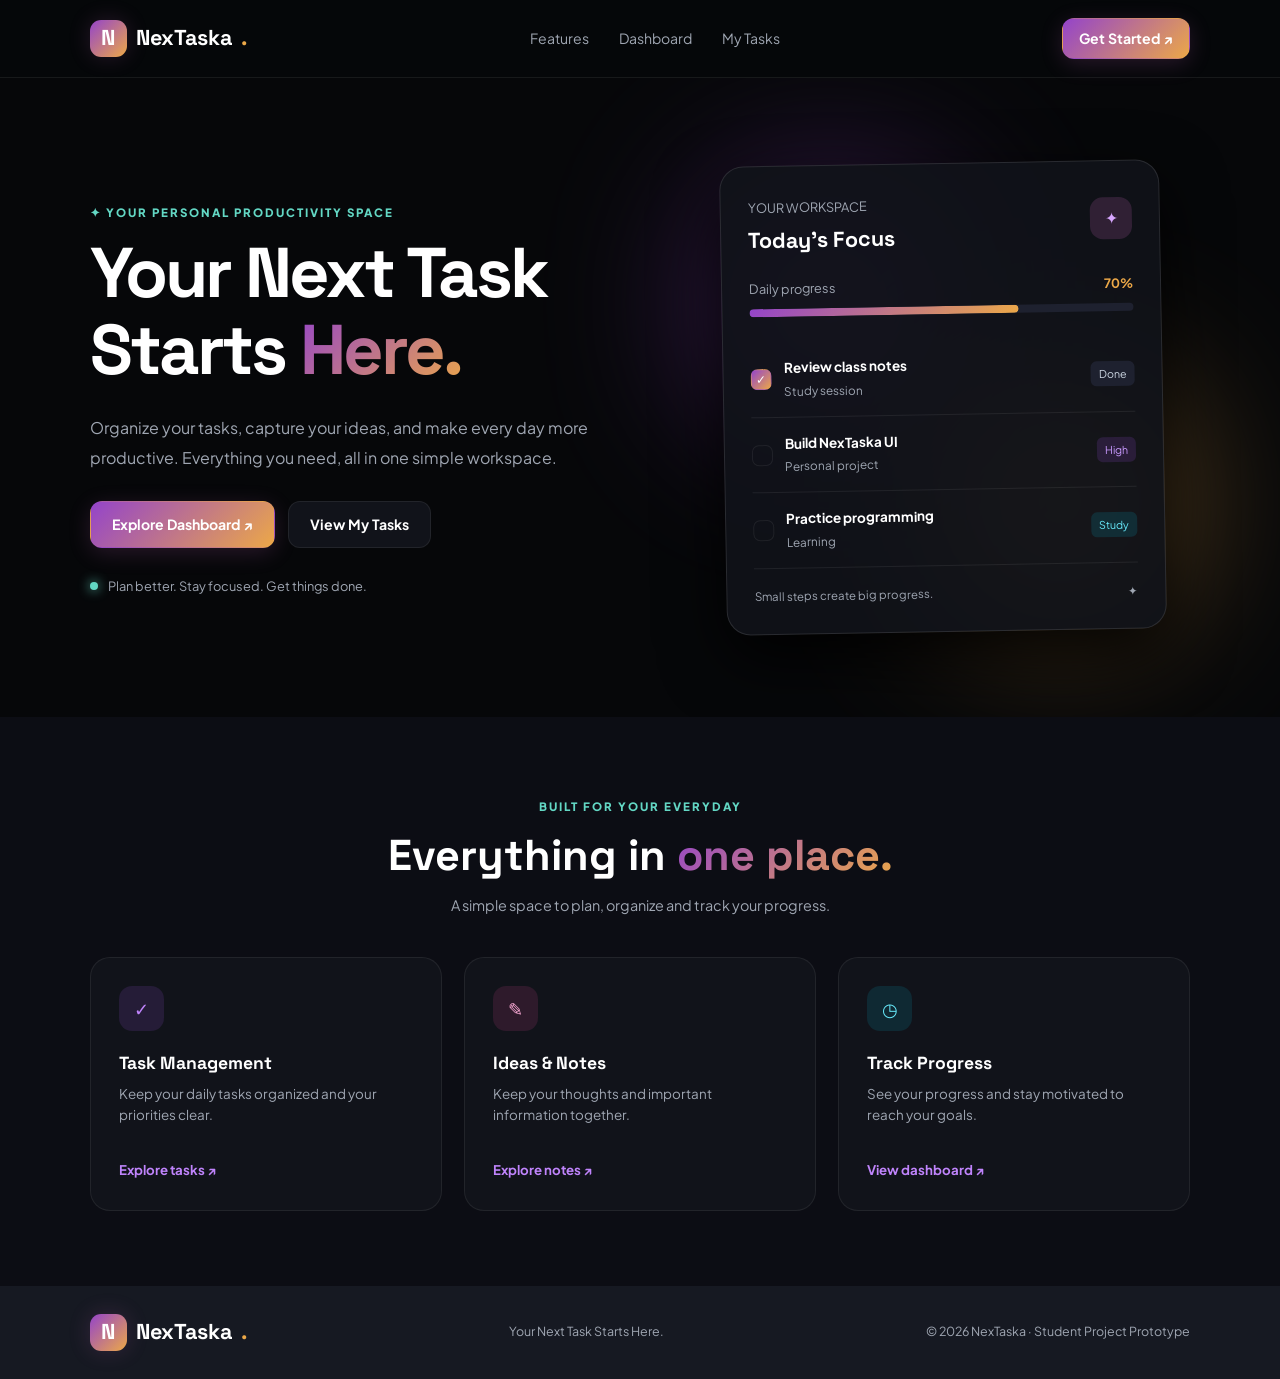
==== index.html @ aa483234 "Add files via upload" ====
<!DOCTYPE html>
<html lang="en">
<head>
    <meta charset="UTF-8">
    <meta name="viewport" content="width=device-width, initial-scale=1.0">
    <title>NexTaska | Your Next Task Starts Here</title>
    <link rel="stylesheet" href="style.css">
    
</head>
<body class="home-page">

    <nav class="navbar">
        <a href="index.html" class="logo">
            <span class="logo-icon">N</span>
            NexTaska<span class="dot">.</span>
        </a>

        <div class="nav-links">
            <a href="#features">Features</a>
            <a href="dashboard.html">Dashboard</a>
            <a href="tasks.html">My Tasks</a>
        </div>

        <a href="dashboard.html" class="btn btn-small">Get Started ↗</a>
    </nav>

    <main>
        <section class="hero">
            <div class="hero-content">
                <span class="eyebrow">✦ YOUR PERSONAL PRODUCTIVITY SPACE</span>

                <h1>
                    Your Next Task<br>
                    Starts <span class="gradient-text">Here.</span>
                </h1>

                <p class="hero-description">
                    Organize your tasks, capture your ideas, and make
                    every day more productive. Everything you need,
                    all in one simple workspace.
                </p>

                <div class="hero-actions">
                    <a href="dashboard.html" class="btn">Explore Dashboard ↗</a>
                    <a href="tasks.html" class="btn btn-outline">View My Tasks</a>
                </div>

                <div class="hero-note">
                    <span class="status-dot"></span>
                    Plan better. Stay focused. Get things done.
                </div>
            </div>

            <div class="hero-visual">
                <div class="glow glow-purple"></div>
                <div class="glow glow-pink"></div>

                <div class="preview-card">
                    <div class="preview-header">
                        <div>
                            <span class="muted-text">YOUR WORKSPACE</span>
                            <h3>Today's Focus</h3>
                        </div>
                        <span class="icon-box">✦</span>
                    </div>

                    <div class="preview-progress">
                        <div class="progress-info">
                            <span>Daily progress</span>
                            <strong>70%</strong>
                        </div>
                        <div class="progress-track">
                            <div class="progress-fill" style="width:70%"></div>
                        </div>
                    </div>

                    <div class="preview-task completed">
                        <span class="check">✓</span>
                        <div>
                            <strong>Review class notes</strong>
                            <small>Study session</small>
                        </div>
                        <span class="task-tag">Done</span>
                    </div>

                    <div class="preview-task">
                        <span class="empty-check"></span>
                        <div>
                            <strong>Build NexTaska UI</strong>
                            <small>Personal project</small>
                        </div>
                        <span class="task-tag purple-tag">High</span>
                    </div>

                    <div class="preview-task">
                        <span class="empty-check"></span>
                        <div>
                            <strong>Practice programming</strong>
                            <small>Learning</small>
                        </div>
                        <span class="task-tag cyan-tag">Study</span>
                    </div>

                    <div class="preview-footer">
                        <span>Small steps create big progress.</span>
                        <span>✦</span>
                    </div>
                </div>
            </div>
        </section>

        <section class="features section" id="features">
            <div class="section-heading">
                <span class="eyebrow">BUILT FOR YOUR EVERYDAY</span>
                <h2>Everything in <span class="gradient-text">one place.</span></h2>
                <p>A simple space to plan, organize and track your progress.</p>
            </div>

            <div class="feature-grid">
                <article class="feature-card">
                    <span class="feature-icon purple-icon">✓</span>
                    <h3>Task Management</h3>
                    <p>Keep your daily tasks organized and your priorities clear.</p>
                    <a href="tasks.html">Explore tasks ↗</a>
                </article>

                <article class="feature-card">
                    <span class="feature-icon pink-icon">✎</span>
                    <h3>Ideas & Notes</h3>
                    <p>Keep your thoughts and important information together.</p>
                    <a href="notes.html">Explore notes ↗</a>
                    <!-- <span class="coming-soon">Planned feature</span> -->
                </article>

                <article class="feature-card">
                    <span class="feature-icon cyan-icon">◷</span>
                    <h3>Track Progress</h3>
                    <p>See your progress and stay motivated to reach your goals.</p>
                    <a href="dashboard.html">View dashboard ↗</a>
                </article>
            </div>
        </section>
    </main>

    <footer class="footer">
        <a href="index.html" class="logo">
            <span class="logo-icon">N</span> NexTaska<span class="dot">.</span>
        </a>
        <p>Your Next Task Starts Here.</p>
        <span>© 2026 NexTaska · Student Project Prototype</span>
    </footer>
    <script src="script.js"></script>
</body>
</html>
---- style.css ----
/* ==============================
   NEX TASKA - DASHBOARD CSS
   ============================== */


/* ---------- BASIC RESET ---------- */



@import url('https://fonts.googleapis.com/css2?family=Plus+Jakarta+Sans:wght@300;400;500;600;700;800&family=Space+Grotesk:wght@400;500;600;700;800&display=swap');

/* =========================
   1. RESET & THEME VARIABLES
========================= */

* {
    padding: 0;
    margin: 0;
    box-sizing: border-box;
}

:root {
    --color-primary: #9444ca;
    --color-primary-glow: rgba(180, 89, 169, 0.2);
    --color-secondary: #eca848;
    --color-secondary-glow: rgba(233, 107, 170, 0.166);
    --color-accent: #63d7c4;

    --color-bg-base: #060709;
    --color-bg-section: #0c0d14;
    --color-bg-footer: #161922;
    --color-surface: #11131a;
    --color-surface-muted: #1e212f;

    --color-border: rgba(255, 255, 255, 0.07);

    --white: #ffffff;
    --color-text-body: #cbd5e1;
    --color-text-muted: #9fa6b2;

    --font-display: 'Space Grotesk', sans-serif;
    --font-body: 'Plus Jakarta Sans', sans-serif;

    --radius-sm: 6px;
    --radius-md: 12px;
    --radius-lg: 20px;

    --shadow-sm: 0 4px 12px rgba(0, 0, 0, 0.5);
    --shadow-md: 0 12px 36px rgba(0, 0, 0, 0.7);
    --shadow-lg: 0 24px 64px rgba(0, 0, 0, 0.9);

    --gradient-accent: linear-gradient(
        135deg, var(--color-primary) 0%, var(--color-secondary) 100%
    );

    --gradient-secondary: linear-gradient(
        135deg, var(--color-accent) 0%, #3b82f6 100%
    );
}

html {
    font-size: 16px;
    scroll-behavior: smooth;
}

body {
    min-height: 100vh;
    background: var(--color-bg-base);
    color: var(--color-text-body);
    font-family: var(--font-body);
    line-height: 1.6;
}

a {
    color: inherit;
    text-decoration: none;
}

button,
input,
select {
    font: inherit;
}

button,
a {
    -webkit-tap-highlight-color: transparent;
}

button {
    cursor: pointer;
}

::selection {
    background: var(--color-primary);
    color: var(--white);
}

/* =========================
   2. COMMON ELEMENTS
========================= */

h1, h2, h3, h4 {
    color: var(--white);
    font-family: var(--font-display);
    line-height: 1.25;
}

h1 {
    font-size: clamp(2rem, 4vw, 3.2rem);
    font-weight: 700;
    letter-spacing: -1.5px;
}

h2 {
    font-size: 2rem;
}

h3 {
    font-size: 1.1rem;
}

p {
    color: var(--color-text-body);
}

.muted-text {
    color: var(--color-text-muted);
    font-size: 0.88rem;
}

.gradient-text {
    background: var(--gradient-accent);
    -webkit-background-clip: text;
    background-clip: text;
    color: transparent;
}

.dot {
    color: var(--color-secondary);
}

.eyebrow {
    display: inline-block;
    margin-bottom: 12px;
    color: var(--color-accent);
    font-size: 0.72rem;
    font-weight: 800;
    letter-spacing: 2px;
}

/* =========================
   3. LOGO & NAVBAR
========================= */

.navbar,
.topbar {
    display: flex;
    align-items: center;
    justify-content: space-between;
    gap: 20px;
    border-bottom: 1px solid var(--color-border);
    background: rgba(6, 7, 9, 0.92);
}

.navbar {
    min-height: 78px;
    padding: 16px 7%;
}

.topbar {
    position: sticky;
    top: 0;
    z-index: 10;
    min-height: 72px;
    padding: 12px 4%;
    backdrop-filter: blur(16px);
}

.logo {
    display: inline-flex;
    align-items: center;
    gap: 9px;
    color: var(--white);
    font-family: var(--font-display);
    font-size: 1.35rem;
    font-weight: 800;
    white-space: nowrap;
}

.logo-icon {
    display: grid;
    width: 37px;
    height: 37px;
    place-items: center;
    border-radius: 11px;
    background: var(--gradient-accent);
    color: var(--white);
    box-shadow: 0 0 22px var(--color-primary-glow);
}

.nav-links {
    display: flex;
    align-items: center;
    gap: 30px;
}

.nav-links a {
    color: var(--color-text-muted);
    font-size: 0.88rem;
    transition: color 0.2s;
}

.nav-links a:hover,
.text-link:hover {
    color: var(--color-accent);
}

.topbar-right {
    display: flex;
    align-items: center;
    gap: 15px;
}

.welcome-user {
    color: var(--color-text-muted);
    font-size: 0.85rem;
}

.avatar {
    display: grid;
    width: 39px;
    height: 39px;
    place-items: center;
    border: 1px solid rgba(168, 85, 247, 0.4);
    border-radius: 50%;
    background: var(--color-surface-muted);
    color: var(--white);
    font-weight: 800;
}

/* =========================
   4. BUTTONS
========================= */

.btn {
    display: inline-flex;
    min-height: 45px;
    align-items: center;
    justify-content: center;
    gap: 8px;
    padding: 11px 21px;
    border: 1px solid transparent;
    border-radius: var(--radius-md);
    background: var(--gradient-accent);
    color: var(--white);
    font-size: 0.88rem;
    font-weight: 700;
    box-shadow: 0 5px 22px var(--color-primary-glow);
    transition: transform 0.2s, box-shadow 0.2s;
}

.btn:hover {
    transform: translateY(-2px);
    box-shadow: 0 8px 28px var(--color-secondary-glow);
}

.btn-small {
    min-height: 39px;
    padding: 8px 16px;
}

.btn-outline {
    border-color: var(--color-border);
    background: var(--color-surface);
    box-shadow: none;
}

.btn-outline:hover {
    border-color: var(--color-primary);
    background: var(--color-surface-muted);
}

/* =========================
   5. HOME PAGE HERO
========================= */

.hero {
    display: grid;
    min-height: 610px;
    grid-template-columns: 1fr 0.9fr;
    align-items: center;
    gap: 55px;
    padding: 85px 7%;
    overflow: hidden;
}

.hero-content {
    max-width: 620px;
}

.hero h1 {
    margin-bottom: 23px;
    font-size: clamp(2.8rem, 5.5vw, 4.8rem);
    letter-spacing: -3px;
    line-height: 1.1;
}

.hero-description {
    max-width: 520px;
    margin-bottom: 28px;
    color: var(--color-text-muted);
    font-size: 1rem;
    line-height: 1.9;
}

.hero-actions {
    display: flex;
    flex-wrap: wrap;
    gap: 13px;
}

.hero-note {
    display: flex;
    align-items: center;
    gap: 10px;
    margin-top: 28px;
    color: var(--color-text-muted);
    font-size: 0.8rem;
}

.status-dot {
    width: 8px;
    height: 8px;
    border-radius: 50%;
    background: var(--color-accent);
    box-shadow: 0 0 12px var(--color-accent);
}

.hero-visual {
    position: relative;
    display: grid;
    min-height: 410px;
    place-items: center;
}

.glow {
    position: absolute;
    width: 230px;
    height: 230px;
    border-radius: 50%;
    filter: blur(85px);
    opacity: 0.55;
    pointer-events: none;
}

.glow-purple {
    top: 25px;
    left: 20px;
    background: var(--color-primary);
}

.glow-pink {
    right: 15px;
    bottom: 15px;
    background: var(--color-secondary);
}

.preview-card {
    position: relative;
    z-index: 1;
    width: 100%;
    max-width: 440px;
    padding: 27px;
    border: 1px solid rgba(255, 255, 255, 0.11);
    border-radius: 24px;
    background: rgba(17, 19, 26, 0.92);
    box-shadow: var(--shadow-lg);
    transform: rotate(-1deg);
}

.preview-header,
.preview-footer,
.progress-info,
.card-heading,
.stat-top {
    display: flex;
    align-items: center;
    justify-content: space-between;
    gap: 15px;
}

.muted-text,
.preview-header .muted-text {
    font-size: 0.8rem;
}

.preview-header h3 {
    margin-top: 7px;
    font-size: 1.35rem;
}

.icon-box {
    display: grid;
    width: 42px;
    height: 42px;
    place-items: center;
    border-radius: 13px;
    background: var(--color-primary-glow);
    color: #d8a7ff;
}

.preview-progress {
    margin: 25px 0;
}

.progress-info {
    margin-bottom: 10px;
    color: var(--color-text-muted);
    font-size: 0.8rem;
}

.progress-info strong {
    color: var(--color-secondary);
}

.progress-track {
    height: 8px;
    overflow: hidden;
    border-radius: 20px;
    background: var(--color-surface-muted);
}

.progress-fill {
    height: 100%;
    border-radius: inherit;
    background: var(--gradient-accent);
}

.preview-task {
    display: flex;
    align-items: center;
    gap: 12px;
    padding: 15px 0;
    border-bottom: 1px solid var(--color-border);
}

.preview-task > div,
.task-details {
    display: flex;
    min-width: 0;
    flex: 1;
    flex-direction: column;
    gap: 4px;
}

.preview-task strong,
.task-details strong {
    color: var(--white);
    font-size: 0.85rem;
}

.preview-task small,
.task-details span {
    color: var(--color-text-muted);
    font-size: 0.74rem;
}

.check,
.empty-check {
    display: grid;
    width: 21px;
    height: 21px;
    flex-shrink: 0;
    place-items: center;
    border: 1px solid var(--color-border);
    border-radius: 7px;
}

.check {
    border-color: transparent;
    background: var(--gradient-accent);
    color: var(--white);
    font-size: 0.75rem;
}

.task-tag {
    padding: 4px 8px;
    border-radius: 6px;
    background: var(--color-surface-muted);
    color: var(--color-text-body);
    font-size: 0.67rem;
}

.purple-tag {
    background: var(--color-primary-glow);
    color: #d8a7ff;
}

.cyan-tag {
    background: rgba(6, 182, 212, 0.12);
    color: #67e8f9;
}

.preview-footer {
    margin-top: 19px;
    color: var(--color-text-muted);
    font-size: 0.72rem;
}

/* =========================
   6. FEATURES & FOOTER
========================= */

.section {
    padding: 75px 7%;
    background: var(--color-bg-section);
}

.section-heading {
    max-width: 650px;
    margin: 0 auto 40px;
    text-align: center;
}

.section-heading h2 {
    margin-bottom: 12px;
    font-size: clamp(1.8rem, 4vw, 2.7rem);
}

.section-heading p {
    color: var(--color-text-muted);
    font-size: 0.9rem;
}

.feature-grid {
    display: grid;
    grid-template-columns: repeat(3, minmax(0, 1fr));
    gap: 22px;
    max-width: 1200px;
    margin: 0 auto;
}

.feature-card {
    padding: 28px;
    border: 1px solid var(--color-border);
    border-radius: var(--radius-lg);
    background: var(--color-surface);
    transition: transform 0.25s, border-color 0.25s;
}

.feature-card:hover {
    transform: translateY(-5px);
    border-color: rgba(168, 85, 247, 0.45);
}

.feature-icon {
    display: grid;
    width: 45px;
    height: 45px;
    flex-shrink: 0;
    place-items: center;
    border-radius: 13px;
    font-size: 1.15rem;
}

.purple-icon {
    background: rgba(168, 85, 247, 0.13);
    color: #c084fc;
}

.pink-icon {
    background: rgba(236, 72, 153, 0.13);
    color: #f9a8d4;
}

.cyan-icon {
    background: rgba(6, 182, 212, 0.13);
    color: #67e8f9;
}

.feature-card h3 {
    margin: 21px 0 9px;
}

.feature-card p {
    min-height: 55px;
    margin-bottom: 18px;
    color: var(--color-text-muted);
    font-size: 0.84rem;
}

.feature-card a,
.text-link {
    color: #c084fc;
    font-size: 0.83rem;
    font-weight: 700;
}

.coming-soon {
    color: var(--color-text-muted);
    font-size: 0.75rem;
}

.footer {
    display: flex;
    flex-wrap: wrap;
    align-items: center;
    justify-content: space-between;
    gap: 18px;
    padding: 28px 7%;
    background: var(--color-bg-footer);
}

.footer p,
.footer > span {
    color: var(--color-text-muted);
    font-size: 0.78rem;
}

/* =========================
   7. APP LAYOUT & SIDEBAR
========================= */

.app-layout {
    display: grid;
    min-height: calc(100vh - 72px);
    grid-template-columns: 240px minmax(0, 1fr);
}

.sidebar {
    display: flex;
    flex-direction: column;
    padding: 28px 17px;
    border-right: 1px solid var(--color-border);
    background: var(--color-bg-section);
}

.sidebar-label {
    margin: 0 12px 17px;
    color: var(--color-text-muted);
    font-size: 0.68rem;
    font-weight: 800;
    letter-spacing: 1.6px;
}

.side-link {
    display: flex;
    align-items: center;
    gap: 13px;
    margin-bottom: 7px;
    padding: 12px 14px;
    border: 1px solid transparent;
    border-radius: 10px;
    color: var(--color-text-muted);
    font-size: 0.85rem;
    transition: background 0.2s, color 0.2s;
}

.side-link > span {
    width: 20px;
    text-align: center;
    font-size: 1.1rem;
}

.side-link:hover {
    background: var(--color-surface-muted);
    color: var(--white);
}

.side-link.active {
    border-color: rgba(168, 85, 247, 0.16);
    background: var(--color-primary-glow);
    color: #d8a7ff;
    font-weight: 700;
}

.sidebar-bottom {
    margin-top: auto;
    padding-top: 35px;
}

.sidebar-tip {
    padding: 18px;
    border: 1px solid var(--color-border);
    border-radius: var(--radius-md);
    background: var(--color-surface);
}

.tip-icon {
    color: var(--color-secondary);
    font-size: 1.3rem;
}

.sidebar-tip h4 {
    margin: 8px 0;
}

.sidebar-tip p {
    color: var(--color-text-muted);
    font-size: 0.77rem;
}

/* =========================
   8. MAIN CONTENT & STATS
========================= */

.main-content {
    min-width: 0;
    padding: 38px;
}

.page-heading {
    display: flex;
    align-items: center;
    justify-content: space-between;
    gap: 22px;
    margin-bottom: 32px;
}

.page-heading h1 {
    margin-bottom: 10px;
    font-size: clamp(1.8rem, 3vw, 2.6rem);
}

.stats-grid {
    display: grid;
    grid-template-columns: repeat(3, minmax(0, 1fr));
    gap: 18px;
    margin-bottom: 22px;
}

.stat-card {
    min-width: 0;
    padding: 22px;
    border: 1px solid var(--color-border);
    border-radius: var(--radius-lg);
    background: var(--color-surface);
    box-shadow: var(--shadow-sm);
}

.stat-top {
    color: var(--color-text-muted);
    font-size: 0.82rem;
}

.stat-icon {
    display: grid;
    width: 37px;
    height: 37px;
    place-items: center;
    border-radius: 11px;
}

.stat-card h2 {
    margin: 17px 0 5px;
    font-size: 2.2rem;
}

.content-card {
    margin-bottom: 22px;
    padding: 25px;
    border: 1px solid var(--color-border);
    border-radius: var(--radius-lg);
    background: var(--color-surface);
}

.card-heading {
    margin-bottom: 22px;
}

.card-heading h3 {
    margin-bottom: 5px;
}

.card-heading > strong {
    font-family: var(--font-display);
    font-size: 1.7rem;
}

.progress-card .progress-track {
    margin: 20px 0 12px;
    height: 10px;
}

/* =========================
   9. TASK LIST & BADGES
========================= */

.task-row {
    display: flex;
    align-items: center;
    gap: 15px;
    padding: 17px 0;
    border-bottom: 1px solid var(--color-border);
}

.task-row:last-child {
    border-bottom: none;
}

.task-check {
    display: grid;
    width: 22px;
    height: 22px;
    flex-shrink: 0;
    place-items: center;
    border: 1px solid rgba(255, 255, 255, 0.2);
    border-radius: 7px;
    color: var(--white);
}

.task-check.done {
    border-color: transparent;
    background: var(--gradient-accent);
}

.task-finished {
    color: var(--color-text-muted) !important;
    text-decoration: line-through;
}

.badge {
    display: inline-flex;
    align-items: center;
    justify-content: center;
    flex-shrink: 0;
    padding: 5px 9px;
    border-radius: 7px;
    font-size: 0.68rem;
    font-weight: 700;
    white-space: nowrap;
}

.badge-high {
    background: rgba(236, 72, 153, 0.13);
    color: #f9a8d4;
}

.badge-medium {
    background: rgba(168, 85, 247, 0.13);
    color: #d8a7ff;
}

.badge-low {
    background: rgba(6, 182, 212, 0.13);
    color: #67e8f9;
}

.badge-done {
    background: rgba(16, 185, 129, 0.12);
    color: #6ee7b7;
}

.quick-actions {
    display: grid;
    grid-template-columns: repeat(2, minmax(0, 1fr));
    gap: 18px;
}

.action-card {
    display: flex;
    align-items: center;
    gap: 15px;
    padding: 21px;
    border: 1px solid var(--color-border);
    border-radius: var(--radius-lg);
    background: var(--color-surface);
    transition: border-color 0.2s, transform 0.2s;
}

.action-card:hover {
    transform: translateY(-3px);
    border-color: var(--color-primary);
}

.action-card h3 {
    margin-bottom: 5px;
}

.action-card p {
    color: var(--color-text-muted);
    font-size: 0.77rem;
}

.action-arrow {
    margin-left: auto;
    color: var(--color-accent);
}

.prototype-note {
    margin: 18px 0 5px;
    color: var(--color-text-muted);
    font-size: 0.74rem;
    text-align: center;
}

/* =========================
   10. TASK FILTERS & FORM
========================= */

.filter-bar {
    display: flex;
    flex-wrap: wrap;
    gap: 9px;
    margin-bottom: 12px;
}

.filter-btn {
    padding: 9px 14px;
    border: 1px solid var(--color-border);
    border-radius: 9px;
    background: var(--color-bg-section);
    color: var(--color-text-muted);
    font-size: 0.78rem;
    transition: all 0.2s;
}

.filter-btn:hover,
.filter-btn.selected {
    border-color: var(--color-primary);
    background: var(--color-primary-glow);
    color: #d8a7ff;
}

.task-form-preview h3 {
    margin-bottom: 10px;
}

.task-form-preview > p {
    margin-bottom: 20px;
}

.demo-form {
    display: grid;
    max-width: 550px;
    gap: 10px;
}

.demo-form label {
    margin-top: 8px;
    color: var(--color-text-body);
    font-size: 0.82rem;
    font-weight: 600;
}

.demo-form input,
.demo-form select {
    width: 100%;
    min-height: 46px;
    padding: 12px 14px;
    border: 1px solid var(--color-border);
    border-radius: var(--radius-md);
    outline: none;
    background: var(--color-bg-section);
    color: var(--white);
    font-size: 0.85rem;
}

.demo-form input::placeholder {
    color: #727987;
}

.demo-form input:focus,
.demo-form select:focus {
    border-color: var(--color-primary);
    box-shadow: 0 0 0 3px var(--color-primary-glow);
}

.demo-form select option {
    background: var(--color-surface);
    color: var(--white);
}

.demo-form .btn {
    margin-top: 12px;
}

/* =========================
   11. RESPONSIVE DESIGN
========================= */

@media (max-width: 1000px) {
    .hero {
        grid-template-columns: 1fr 0.9fr;
        gap: 25px;
        padding-right: 5%;
        padding-left: 5%;
    }

    .main-content {
        padding: 27px;
    }

    .app-layout {
        grid-template-columns: 205px minmax(0, 1fr);
    }

    .stat-card {
        padding: 17px;
    }

    .stat-card h2 {
        font-size: 1.8rem;
    }
}

@media (max-width: 760px) {
    .navbar {
        flex-wrap: wrap;
        padding: 15px 5%;
    }

    .nav-links {
        order: 3;
        width: 100%;
        justify-content: center;
        gap: 20px;
    }

    .hero {
        grid-template-columns: 1fr;
        padding-top: 60px;
        padding-bottom: 60px;
    }

    .hero-visual {
        min-height: 350px;
    }

    .feature-grid {
        grid-template-columns: 1fr;
    }

    .app-layout {
        grid-template-columns: 1fr;
    }

    .sidebar {
        display: grid;
        grid-template-columns: repeat(3, minmax(0, 1fr));
        gap: 7px;
        padding: 13px;
        border-right: none;
        border-bottom: 1px solid var(--color-border);
    }

    .sidebar-label,
    .sidebar-bottom {
        display: none;
    }

    .side-link {
        justify-content: center;
        gap: 7px;
        margin: 0;
        padding: 11px 6px;
        font-size: 0.76rem;
    }

    .side-link > span {
        width: auto;
    }

    .main-content {
        padding: 24px 18px;
    }

    .page-heading {
        align-items: flex-start;
        flex-direction: column;
    }

    .stats-grid {
        grid-template-columns: 1fr;
    }

    .stat-card {
        padding: 20px;
    }

    .quick-actions {
        grid-template-columns: 1fr;
    }
}

@media (max-width: 480px) {
    .navbar {
        gap: 12px;
    }

    .navbar .btn {
        padding: 8px 12px;
        font-size: 0.78rem;
    }

    .nav-links {
        justify-content: flex-start;
        gap: 16px;
        overflow-x: auto;
    }

    .nav-links a {
        font-size: 0.78rem;
        white-space: nowrap;
    }

    .hero h1 {
        letter-spacing: -1.5px;
    }

    .hero-actions {
        align-items: stretch;
        flex-direction: column;
    }

    .hero-actions .btn {
        width: 100%;
    }

    .preview-card {
        padding: 18px;
    }

    .content-card {
        padding: 17px;
    }

    .task-row {
        flex-wrap: wrap;
        gap: 10px;
    }

    .task-details {
        flex-basis: calc(100% - 45px);
    }

    .task-row .badge {
        margin-left: 32px;
    }

    .footer {
        align-items: flex-start;
        flex-direction: column;
    }

    .welcome-user {
        display: none;
    }
}


/* =========================
   ADD TASK PAGE
========================= */

.add-task-layout {
    display: grid;
    grid-template-columns: minmax(0, 1.7fr) minmax(220px, 0.8fr);
    align-items: start;
    gap: 22px;
}

.add-task-card {
    min-width: 0;
}

.task-form {
    display: flex;
    flex-direction: column;
    gap: 20px;
}

.form-group {
    display: flex;
    min-width: 0;
    flex-direction: column;
    gap: 8px;
}

.form-group label {
    color: var(--white);
    font-size: 0.84rem;
    font-weight: 700;
}

.form-group input,
.form-group textarea,
.form-group select {
    width: 100%;
    min-height: 46px;
    padding: 12px 14px;
    border: 1px solid var(--color-border);
    border-radius: var(--radius-md);
    outline: none;
    background: var(--color-bg-section);
    color: var(--white);
    font-family: var(--font-body);
    font-size: 0.85rem;
    transition: border-color 0.2s, box-shadow 0.2s;
}

.form-group textarea {
    min-height: 115px;
    resize: vertical;
}

.form-group input::placeholder,
.form-group textarea::placeholder {
    color: #727987;
}

.form-group input:focus,
.form-group textarea:focus,
.form-group select:focus {
    border-color: var(--color-primary);
    box-shadow: 0 0 0 3px var(--color-primary-glow);
}

.form-group input[type="date"],
.form-group input[type="datetime-local"] {
    color-scheme: dark;
}

.form-group select option {
    background: var(--color-surface);
    color: var(--white);
}

.form-group small {
    color: var(--color-text-muted);
    font-size: 0.74rem;
}

.form-row {
    display: grid;
    grid-template-columns: repeat(2, minmax(0, 1fr));
    gap: 16px;
}

.form-buttons {
    display: flex;
    justify-content: flex-end;
    flex-wrap: wrap;
    gap: 12px;
    padding-top: 10px;
    border-top: 1px solid var(--color-border);
}

.task-side-panel {
    display: flex;
    flex-direction: column;
    gap: 2px;
}

.tip-card {
    background:
        radial-gradient(
            circle at top right,
            var(--color-primary-glow),
            transparent 65%
        ),
        var(--color-surface);
}

.tip-card h3 {
    margin: 17px 0 10px;
}

.checklist-item {
    display: flex;
    align-items: flex-start;
    gap: 12px;
    padding: 15px 0;
    border-bottom: 1px solid var(--color-border);
}

.checklist-item:last-child {
    border-bottom: none;
}

.checklist-item > span {
    display: grid;
    width: 30px;
    height: 30px;
    flex-shrink: 0;
    place-items: center;
    border-radius: 9px;
    background: var(--color-primary-glow);
    color: #d8a7ff;
    font-size: 0.75rem;
    font-weight: 800;
}

.checklist-item p {
    padding-top: 4px;
    color: var(--color-text-muted);
    font-size: 0.82rem;
}

@media (max-width: 900px) {
    .add-task-layout {
        grid-template-columns: 1fr;
    }

    .task-side-panel {
        display: grid;
        grid-template-columns: repeat(2, minmax(0, 1fr));
        gap: 16px;
    }
}

@media (max-width: 560px) {
    .form-row {
        grid-template-columns: 1fr;
    }

    .task-side-panel {
        grid-template-columns: 1fr;
    }

    .form-buttons {
        flex-direction: column-reverse;
    }

    .form-buttons .btn {
        width: 100%;
    }
}

/* =====================================
   NOTES & IDEAS PAGE
===================================== */

.notes-main {
    margin: 3%;
    padding: 3%;
    border-radius: var(--radius-lg);
    max-width: 1500px;
}

.notes-heading {
    display: flex;
    align-items: center;
    justify-content: space-between;
    gap: 20px;
    margin-bottom: 30px;
}

.notes-heading h1 {
    margin: 10px 0;
}

.notes-heading .muted-text {
    line-height: 1.7;
}

/* Search */

.notes-search {
    display: flex;
    align-items: center;
    gap: 13px;
    min-height: 58px;
    padding: 0 18px;
    margin-bottom: 26px;
    border: 1px solid var(--color-border);
    border-radius: var(--radius-md);
    background: var(--color-surface);
}

.search-symbol {
    color: var(--color-primary);
    font-size: 1.8rem;
}

.notes-search input {
    width: 100%;
    border: none;
    outline: none;
    background: transparent;
    color: var(--white);
    font-family: var(--font-body);
    font-size: 0.9rem;
}

.notes-search input::placeholder {
    color: var(--color-text-muted);
}

.search-shortcut {
    color: var(--color-text-muted);
    font-size: 0.65rem;
    letter-spacing: 1px;
}

/* Categories */

.notes-toolbar {
    display: flex;
    justify-content: space-between;
    align-items: center;
    flex-wrap: wrap;
    gap: 15px;
    margin-bottom: 22px;
}

.notes-categories {
    display: flex;
    flex-wrap: wrap;
    gap: 9px;
}

.note-category {
    padding: 9px 16px;
    border: 1px solid var(--color-border);
    border-radius: 30px;
    background: var(--color-surface);
    color: var(--color-text-muted);
    font-family: var(--font-body);
    font-size: 0.78rem;
    cursor: pointer;
}

.note-category.selected {
    border-color: var(--color-primary);
    background: var(--color-primary-glow);
    color: var(--white);
}

.notes-count {
    color: var(--color-text-muted);
    font-size: 0.78rem;
}

/* Notes Grid */

.notes-grid {
    display: grid;
    grid-template-columns: repeat(3, minmax(0, 1fr));
    gap: 20px;
    
}

.note-card {
    position: relative;
    display: flex;
    flex-direction: column;
    min-width: 0;
    min-height: 255px;
    padding: 22px;
    overflow: hidden;
    border: 1px solid var(--color-border);
    border-radius: var(--radius-lg);
    background: var(--color-surface);
    transition: transform 0.2s ease, border-color 0.2s ease;
}

.sidebar-nav {
    border: 1px solid var(--color-border);
    padding: 12px 15px;
    border-radius: var(--radius-md);


}

.sidebar-nav a {
    display: block;
    padding: 8px 0;
    color: var(--color-text-muted);
    font-size: 0.82rem;
    transition: color 0.2s;
}

.sidebar-nav :hover {
    color: red;
}

.sidebar-link{
    background-color: #727987;
    padding: 8px 0;
    color: var(--color-text-muted);
    font-size: 0.82rem;
    transition: color 0.2s;
}
.note-card:hover {
    transform: translateY(-4px);
    border-color: rgba(208, 228, 238, 0.5);
    box-shadow: 0 0 50px rgba(233, 250, 255, 0.25);
}

.note-purple {
    background:
        linear-gradient(145deg, rgba(168, 85, 247, 0.10), transparent 65%),
        var(--color-surface);
}

.note-pink {
    background:
        linear-gradient(145deg, rgba(236, 72, 153, 0.10), transparent 65%),
        var(--color-surface);
}

.note-cyan {
    background:
        linear-gradient(145deg, rgba(6, 182, 212, 0.10), transparent 65%),
        var(--color-surface);
}

.note-yellow {
    background:
        linear-gradient(145deg, rgba(234, 179, 8, 0.10), transparent 65%),
        var(--color-surface);
}

.note-card-top {
    display: flex;
    align-items: center;
    justify-content: space-between;
    gap: 12px;
    margin-bottom: 20px;
}

.note-category-tag {
    display: inline-block;
    padding: 6px 9px;
    border-radius: 6px;
    font-size: 0.64rem;
    font-weight: 800;
    letter-spacing: 0.6px;
}

.purple-tag {
    background: rgba(168, 85, 247, 0.15);
    color: #c99aff;
}

.pink-tag {
    background: rgba(236, 72, 153, 0.15);
    color: #fb9bcb;
}

.cyan-tag {
    background: rgba(6, 182, 212, 0.15);
    color: #67e8f9;
}

.yellow-tag {
    background: rgba(234, 179, 8, 0.15);
    color: #fde047;
}

.note-pin {
    color: var(--color-text-muted);
    font-size: 1rem;
}

.note-card h3 {
    margin-bottom: 13px;
    color: var(--white);
    font-family: var(--font-heading);
    font-size: 1.05rem;
    line-height: 1.5;
}

.note-card > p {
    flex: 1;
    color: var(--color-text-muted);
    font-size: 0.81rem;
    line-height: 1.9;
    overflow-wrap: anywhere;
}

.note-card-footer {
    display: flex;
    align-items: center;
    justify-content: space-between;
    flex-wrap: wrap;
    gap: 10px;
    margin-top: 22px;
    padding-top: 14px;
    border-top: 1px solid var(--color-border);
    color: var(--color-text-muted);
    font-size: 0.7rem;
}

/* Create Note */

.create-note-section {
    margin-top: 55px;
    scroll-margin-top: 25px;
}

.create-note-section .section-heading {
    margin-bottom: 22px;
}

.create-note-section h2 {
    margin-top: 8px;
}

.create-note-card {
    max-width: 850px;
    padding: 26px;
    border: 1px solid var(--color-border);
    border-radius: var(--radius-lg);
    background: var(--color-surface);
}

.note-form {
    display: flex;
    flex-direction: column;
    gap: 22px;
}

.notes-footer {
    margin-top: 55px;
    padding: 25px 0;
    border-top: 1px solid var(--color-border);
    color: var(--color-text-muted);
    text-align: center;
    font-size: 0.78rem;
}

.notes-footer span {
    color: var(--color-primary);
}

/* Responsive Design */

@media (max-width: 1100px) {
    .notes-grid {
        grid-template-columns: repeat(2, minmax(0, 1fr));
    }
}

@media (max-width: 700px) {
    .notes-heading {
        align-items: flex-start;
        flex-direction: column;
    }

    .notes-heading > .btn {
        width: 100%;
        text-align: center;
    }

    .notes-grid {
        grid-template-columns: 1fr;
    }

    .note-card {
        min-height: 230px;
    }

    .create-note-card {
        padding: 18px;
    }

    .notes-toolbar {
        align-items: flex-start;
        flex-direction: column;
    }
}
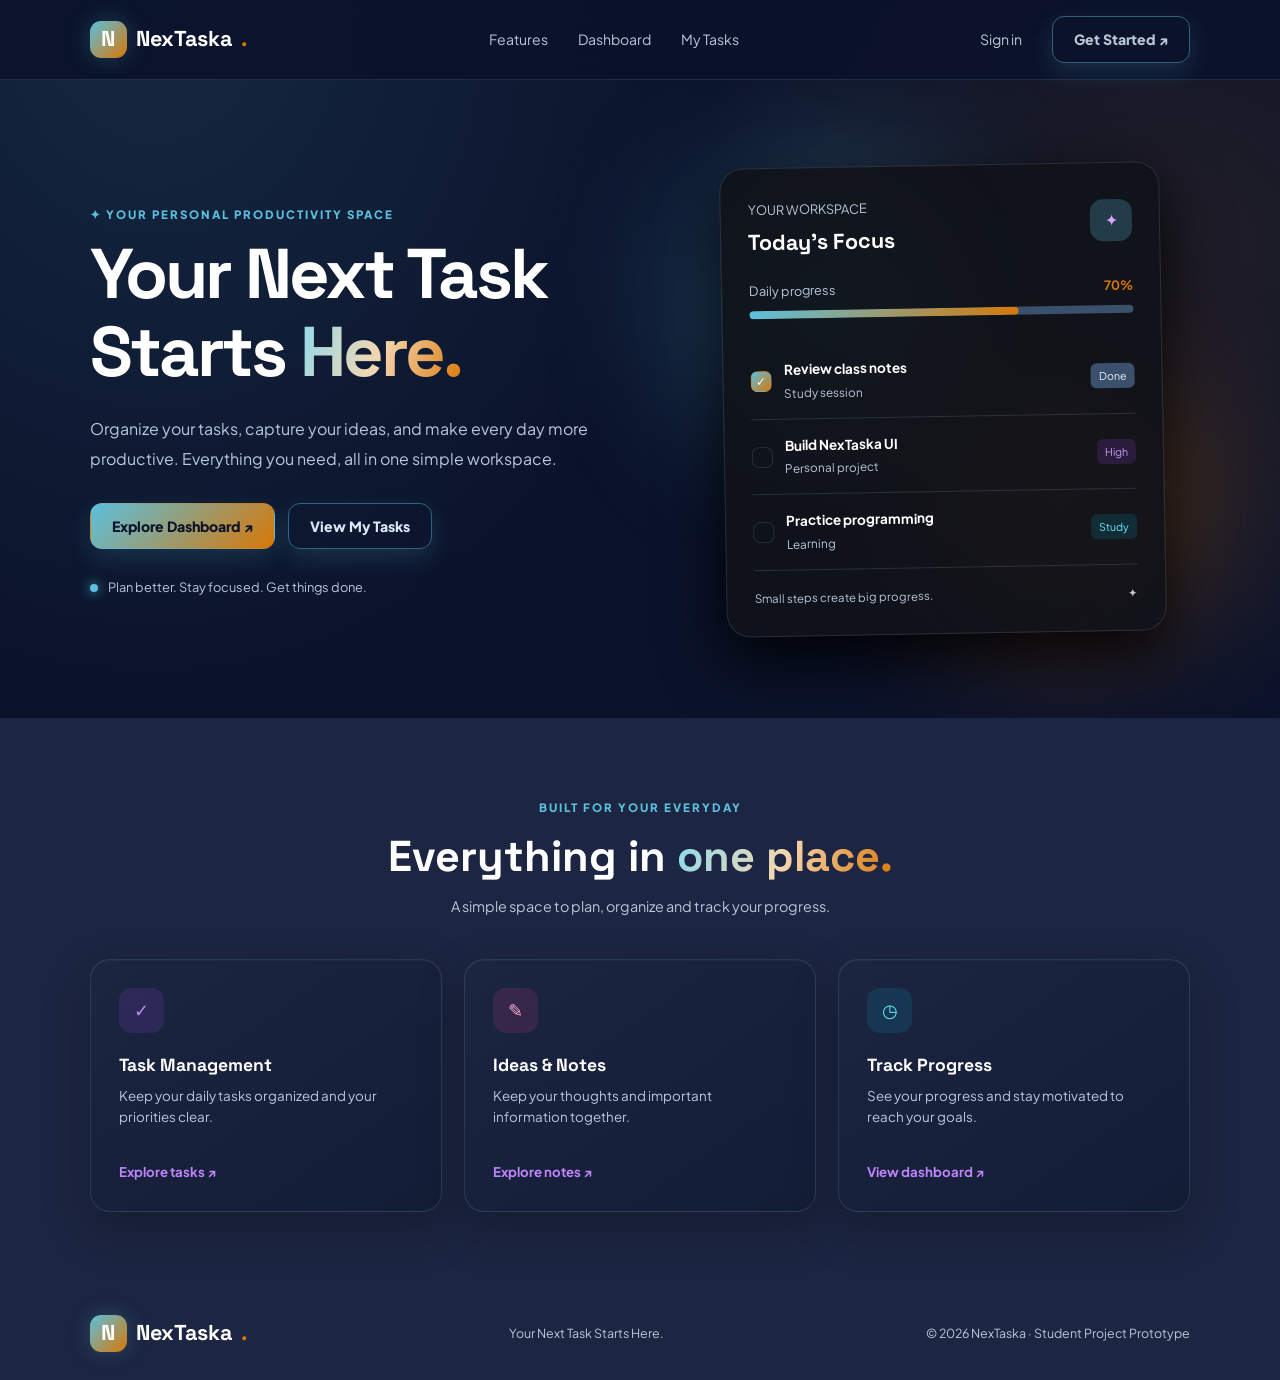
==== commit a38017b1: "Add auth, dashboard, notes and tasks modules" ====
--- a/index.html
+++ b/index.html
@@ -22,7 +22,7 @@
             <a href="tasks.html">My Tasks</a>
         </div>
 
-        <a href="dashboard.html" class="btn btn-small">Get Started ↗</a>
+       <div class="nav-links"><a href="login.html">Sign in</a><a href="dashboard.html" class="btn-outline btn">Get Started ↗</a></div>
     </nav>
 
     <main>
@@ -137,7 +137,7 @@
                     <span class="feature-icon cyan-icon">◷</span>
                     <h3>Track Progress</h3>
                     <p>See your progress and stay motivated to reach your goals.</p>
-                    <a href="dashboard.html">View dashboard ↗</a>
+                    <a href="dashboard.html ">View dashboard ↗</a>
                 </article>
             </div>
         </section>
@@ -150,6 +150,10 @@
         <p>Your Next Task Starts Here.</p>
         <span>© 2026 NexTaska · Student Project Prototype</span>
     </footer>
-    <script src="script.js"></script>
+    
+
+    <script src="js/tasks.js"></script>
+    <script src="js/dashboard.js"></script>
+    <script src="js/notes.js"></script>
 </body>
 </html>
--- a/style.css
+++ b/style.css
@@ -20,23 +20,23 @@
 }
 
 :root {
-    --color-primary: #9444ca;
-    --color-primary-glow: rgba(180, 89, 169, 0.2);
-    --color-secondary: #eca848;
-    --color-secondary-glow: rgba(233, 107, 170, 0.166);
-    --color-accent: #63d7c4;
-
-    --color-bg-base: #060709;
-    --color-bg-section: #0c0d14;
-    --color-bg-footer: #161922;
-    --color-surface: #11131a;
-    --color-surface-muted: #1e212f;
-
-    --color-border: rgba(255, 255, 255, 0.07);
+    --color-primary: #5BC0DE;
+    --color-primary-glow:rgba(91, 192, 222, 0.24);
+    --color-secondary:#D97706;
+    --color-secondary-glow: rgba(217, 119, 6, 0.20);
+    --color-accent: #5BC0DE;
+
+    --color-bg-base: #0B132B;
+    --color-bg-section: #1C2541;
+    --color-bg-footer: #1C2541;
+    --color-surface: #1C2541;
+    --color-surface-muted: #3A506B;
+
+    --color-border: rgba(188, 220, 238, 0.14);
 
     --white: #ffffff;
-    --color-text-body: #cbd5e1;
-    --color-text-muted: #9fa6b2;
+    --color-text-body: #E7EEF7;
+    --color-text-muted: #B8C7D9;
 
     --font-display: 'Space Grotesk', sans-serif;
     --font-body: 'Plus Jakarta Sans', sans-serif;
@@ -49,9 +49,7 @@
     --shadow-md: 0 12px 36px rgba(0, 0, 0, 0.7);
     --shadow-lg: 0 24px 64px rgba(0, 0, 0, 0.9);
 
-    --gradient-accent: linear-gradient(
-        135deg, var(--color-primary) 0%, var(--color-secondary) 100%
-    );
+    --gradient-accent: linear-gradient(135deg, #5BC0DE 0%, #D97706 100%);
 
     --gradient-secondary: linear-gradient(
         135deg, var(--color-accent) 0%, #3b82f6 100%
@@ -1662,3 +1660,80 @@
         flex-direction: column;
     }
 }
+
+/* =========================
+   PREMIUM NEX TASKA POLISH
+   ========================= */
+body {
+    background:
+      radial-gradient(ellipse at 12% 0%, rgba(91,192,222,.12), transparent 36%),
+      radial-gradient(ellipse at 92% 18%, rgba(217,119,6,.10), transparent 30%),
+      var(--color-bg-base);
+}
+.topbar, .navbar, .app-topbar {
+    background: rgba(11, 19, 43, .88);
+    border-bottom-color: rgba(188,220,238,.13);
+    backdrop-filter: blur(22px);
+}
+.sidebar, .content-card, .stat-card, .create-note-card,
+.notes-search, .task-form-preview, .feature-card, .auth-card {
+    background: linear-gradient(145deg, rgba(28,37,65,.96), rgba(18,29,54,.96));
+    border: 1px solid rgba(188,220,238,.13);
+    box-shadow: 0 18px 48px rgba(0,0,0,.22), inset 0 1px rgba(255,255,255,.035);
+}
+.btn {
+    background: linear-gradient(135deg, #5BC0DE, #D97706);
+    color: #0B132B;
+    font-weight: 800;
+    box-shadow: 0 9px 24px rgba(91,192,222,.16);
+    transition: transform .2s ease, box-shadow .2s ease, filter .2s ease;
+}
+.btn:hover { transform: translateY(-2px); filter: saturate(1.12); box-shadow: 0 14px 30px rgba(91,192,222,.22); }
+.btn-outline { background: transparent; color: #D9E9F7; border-color: rgba(91,192,222,.45); }
+.side-link:hover, .side-link.active {
+    background: rgba(91,192,222,.12);
+    color: #8ADAF0;
+    border-color: rgba(91,192,222,.18);
+}
+input, select, textarea {
+    background: rgba(11,19,43,.72) !important;
+    color: #F4F7FB !important;
+    border-color: rgba(188,220,238,.2) !important;
+}
+input:focus, select:focus, textarea:focus {
+    outline: none;
+    border-color: #5BC0DE !important;
+    box-shadow: 0 0 0 3px rgba(91,192,222,.13);
+}
+.badge-high { background: rgba(217,119,6,.18); color: #FFC27A; }
+.badge-medium { background: rgba(91,192,222,.16); color: #9BE7F7; }
+.badge-low { background: rgba(188,220,238,.13); color: #D6E4F1; }
+.stat-icon { border: 1px solid rgba(255,255,255,.08); }
+.task-row { border-bottom-color: rgba(188,220,238,.10); }
+.gradient-text { background-image: linear-gradient(110deg, #8ADAF0, #F4D6B0, #D97706); }
+.avatar { border-color: rgba(91,192,222,.38); background: #3A506B; }
+.prototype-note { color: #AFC2D8; }
+
+/* Login / signup */
+.auth-page { min-height:100vh; display:grid; place-items:center; padding:28px 16px; }
+.auth-shell { width:min(100%, 1020px); display:grid; grid-template-columns:1.05fr .95fr; overflow:hidden; border:1px solid rgba(188,220,238,.16); border-radius:28px; background:#1C2541; box-shadow:0 30px 90px rgba(0,0,0,.42); }
+.auth-story { padding:clamp(28px,5vw,58px); display:flex; flex-direction:column; justify-content:space-between; background:radial-gradient(circle at 15% 15%,rgba(91,192,222,.22),transparent 40%),linear-gradient(145deg,#1C2541,#0B132B); }
+.auth-story h1 { font-size:clamp(2.2rem,5vw,4rem); margin:30px 0 16px; }
+.auth-story p { max-width:420px; color:#C1D2E5; }
+.auth-palette { display:flex; gap:8px; margin-top:35px; }
+.auth-palette span { height:9px; flex:1; border-radius:99px; }
+.auth-card { padding:clamp(26px,4vw,48px); border:0; border-radius:0; box-shadow:none; }
+.auth-card h2 { margin-bottom:8px; }
+.auth-card form { display:grid; gap:14px; margin-top:26px; }
+.auth-card label { color:#DDE8F3; font-size:.88rem; font-weight:700; }
+.auth-card input { width:100%; min-height:48px; padding:12px 14px; border:1px solid; border-radius:12px; margin-top:7px; }
+.auth-card .btn { width:100%; margin-top:8px; }
+.auth-switch { margin-top:22px; color:#B8C7D9; font-size:.9rem; }
+.auth-switch button { border:0; background:none; color:#8ADAF0; font-weight:800; cursor:pointer; }
+.auth-message { min-height:22px; color:#F4D6B0; font-size:.86rem; }
+.auth-back { display:inline-flex; margin-top:18px; color:#B8C7D9; }
+@media(max-width:760px) {
+  .auth-shell { grid-template-columns:1fr; max-width:520px; }
+  .auth-story { min-height:240px; }
+  .auth-story h1 { margin:22px 0 10px; }
+}
